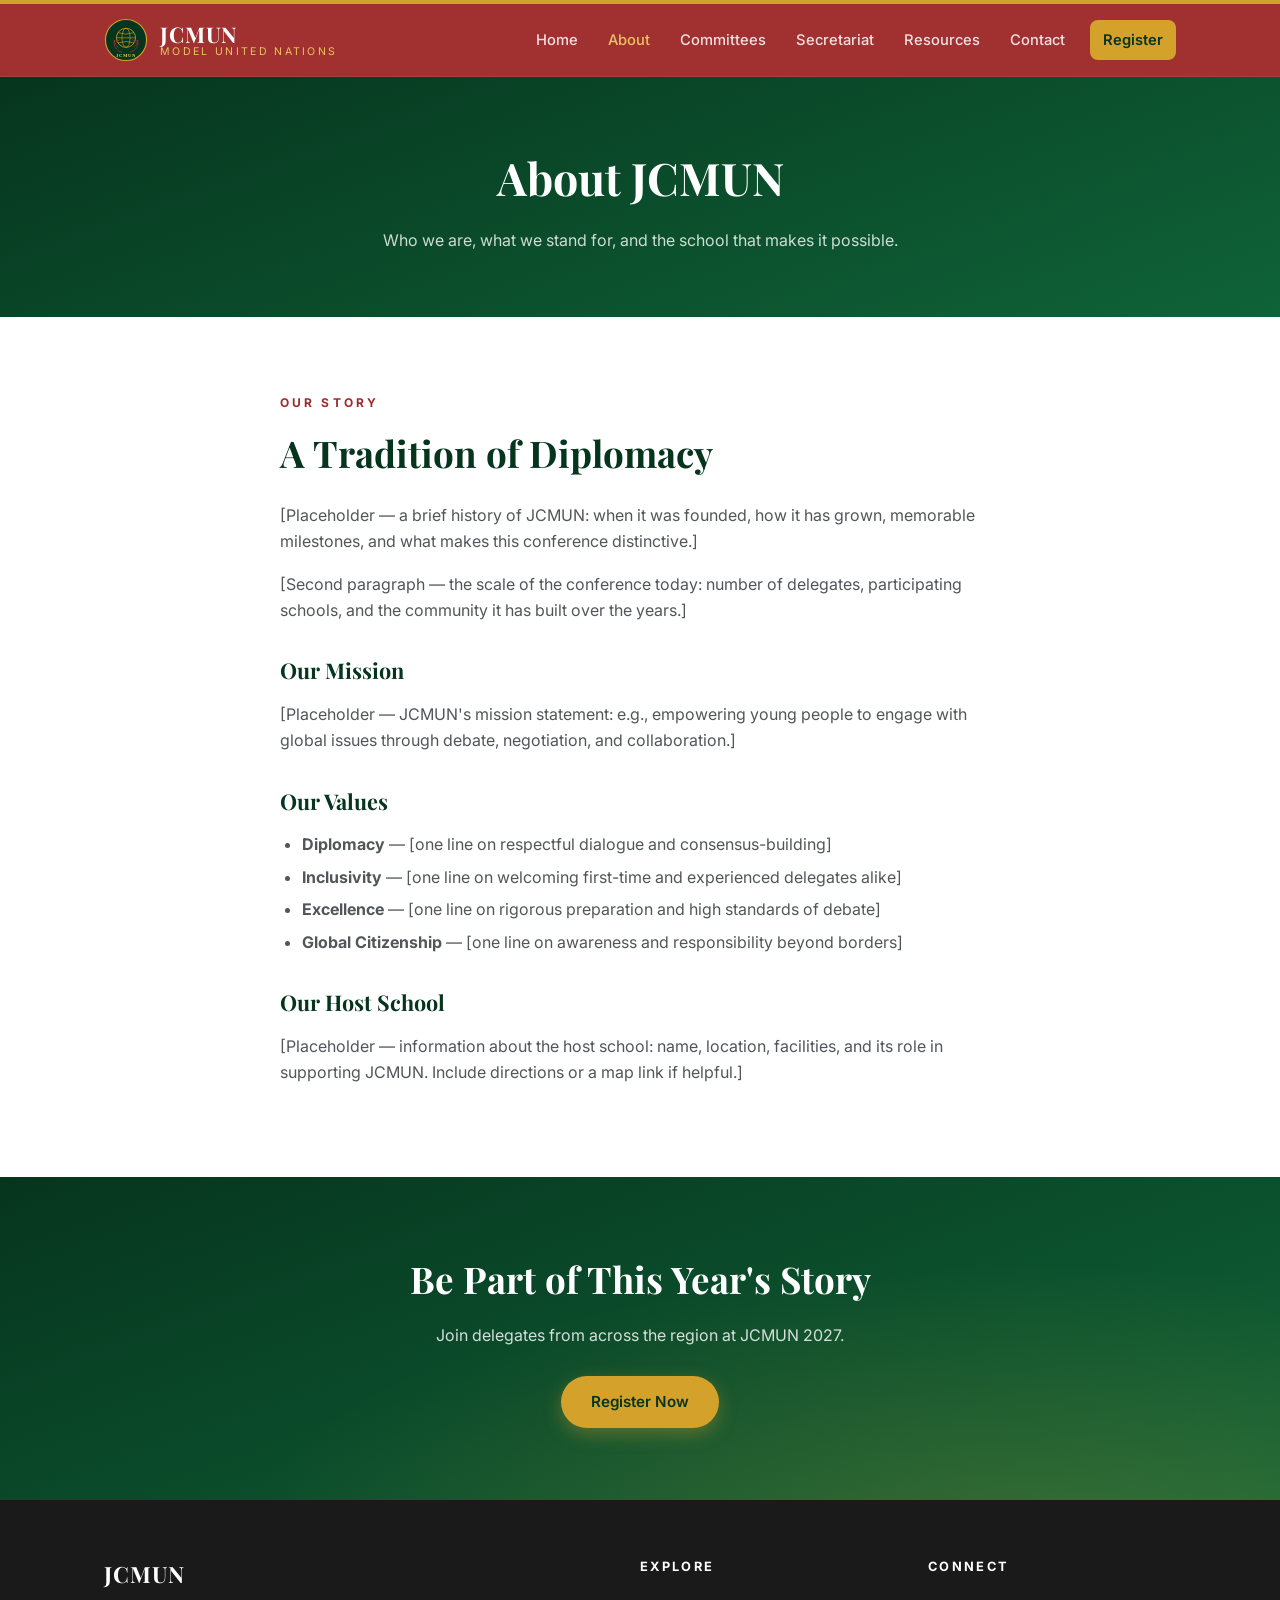
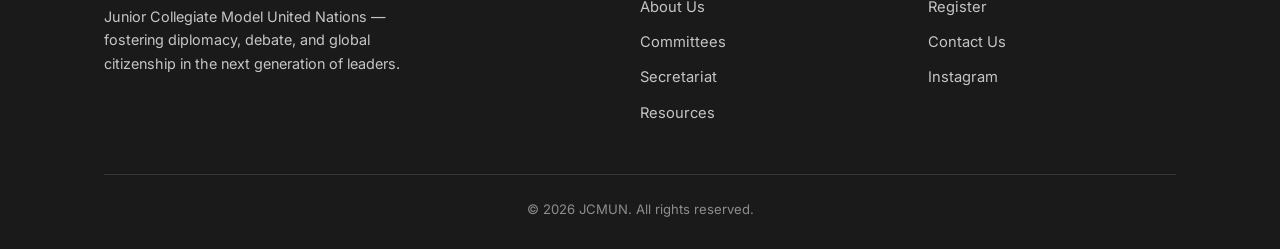
==== about.html @ 33a18cb7 "Initial JCMUN website" ====
<!DOCTYPE html>
<html lang="en">
<head>
  <meta charset="UTF-8">
  <meta name="viewport" content="width=device-width, initial-scale=1.0">
  <title>About Us — JCMUN</title>
  <meta name="description" content="Learn about JCMUN's history, mission, values, and host school.">
  <link rel="icon" href="assets/logo.svg" type="image/svg+xml">
  <link rel="preconnect" href="https://fonts.googleapis.com">
  <link rel="preconnect" href="https://fonts.gstatic.com" crossorigin>
  <link href="https://fonts.googleapis.com/css2?family=Playfair+Display:ital,wght@0,600;0,700;1,500&family=Inter:wght@400;500;600;700&display=swap" rel="stylesheet">
  <link rel="stylesheet" href="css/styles.css">
</head>
<body>

  <header class="site-header">
    <div class="nav-wrap">
      <a href="index.html" class="brand">
        <img src="assets/logo.svg" alt="JCMUN logo">
        <span class="brand-text">
          <span class="brand-name">JCMUN</span>
          <span class="brand-sub">Model United Nations</span>
        </span>
      </a>
      <button class="nav-toggle" aria-label="Toggle navigation" aria-expanded="false">
        <span></span><span></span><span></span>
      </button>
      <nav class="site-nav">
        <a href="index.html">Home</a>
        <a href="about.html" class="active">About</a>
        <a href="committees.html">Committees</a>
        <a href="secretariat.html">Secretariat</a>
        <a href="resources.html">Resources</a>
        <a href="contact.html">Contact</a>
        <a href="registration.html" class="nav-cta">Register</a>
      </nav>
    </div>
  </header>

  <section class="page-hero">
    <h1>About JCMUN</h1>
    <p>Who we are, what we stand for, and the school that makes it possible.</p>
  </section>

  <section class="section">
    <div class="container">
      <div class="prose">
        <span class="eyebrow">Our Story</span>
        <h2 class="title" style="margin-bottom: 18px;">A Tradition of Diplomacy</h2>
        <!-- EDIT: replace with the real history of JCMUN -->
        <p>[Placeholder — a brief history of JCMUN: when it was founded, how it has grown, memorable milestones, and what makes this conference distinctive.]</p>
        <p>[Second paragraph — the scale of the conference today: number of delegates, participating schools, and the community it has built over the years.]</p>

        <h3>Our Mission</h3>
        <p>[Placeholder — JCMUN's mission statement: e.g., empowering young people to engage with global issues through debate, negotiation, and collaboration.]</p>

        <h3>Our Values</h3>
        <ul>
          <li><strong>Diplomacy</strong> — [one line on respectful dialogue and consensus-building]</li>
          <li><strong>Inclusivity</strong> — [one line on welcoming first-time and experienced delegates alike]</li>
          <li><strong>Excellence</strong> — [one line on rigorous preparation and high standards of debate]</li>
          <li><strong>Global Citizenship</strong> — [one line on awareness and responsibility beyond borders]</li>
        </ul>

        <h3>Our Host School</h3>
        <!-- EDIT: replace with real school/host information -->
        <p>[Placeholder — information about the host school: name, location, facilities, and its role in supporting JCMUN. Include directions or a map link if helpful.]</p>
      </div>
    </div>
  </section>

  <section class="cta-band">
    <h2>Be Part of This Year's Story</h2>
    <p>Join delegates from across the region at JCMUN 2027.</p>
    <a href="registration.html" class="btn btn-gold">Register Now</a>
  </section>

  <footer class="site-footer">
    <div class="container">
      <div class="footer-grid">
        <div class="footer-brand">
          <span class="brand-name">JCMUN</span>
          <p>Junior Collegiate Model United Nations — fostering diplomacy, debate, and global citizenship in the next generation of leaders.</p>
        </div>
        <div>
          <h4>Explore</h4>
          <ul>
            <li><a href="about.html">About Us</a></li>
            <li><a href="committees.html">Committees</a></li>
            <li><a href="secretariat.html">Secretariat</a></li>
            <li><a href="resources.html">Resources</a></li>
          </ul>
        </div>
        <div>
          <h4>Connect</h4>
          <ul>
            <li><a href="registration.html">Register</a></li>
            <li><a href="contact.html">Contact Us</a></li>
            <li><a href="https://instagram.com/jcmun" target="_blank" rel="noopener">Instagram</a></li>
          </ul>
        </div>
      </div>
      <div class="footer-bottom">
        &copy; <span class="footer-year"></span> JCMUN. All rights reserved.
      </div>
    </div>
  </footer>

  <script src="js/main.js"></script>
</body>
</html>
---- css/styles.css ----
/* ============================================================
   JCMUN — Site Stylesheet
   ------------------------------------------------------------
   BRANDING: To re-theme the whole site, edit the variables
   below (colors + fonts). Everything else inherits from them.
   ============================================================ */

:root {
  /* Brand colors — Jumeirah College crest palette (green / red / gold / black) */
  --green-900: #06351e;
  --green-800: #0a4a2a;
  --green-700: #0f6338;
  --green-100: #e7f1ea;
  --gold: #d4a12a;
  --gold-light: #e8c55e;
  --red: #9e2a2b;
  --red-dark: #7c2022;
  --black: #1a1a1a;
  --ink: #1c1d1f;
  --ink-soft: #52565a;
  --paper: #ffffff;
  --paper-soft: #f5f8f6;
  --line: #dfe7e2;

  /* Typography */
  --font-display: "Playfair Display", Georgia, serif;
  --font-body: "Inter", -apple-system, BlinkMacSystemFont, "Segoe UI", sans-serif;

  --radius: 14px;
  --shadow: 0 10px 30px rgba(6, 53, 30, 0.10);
  --shadow-soft: 0 4px 14px rgba(6, 53, 30, 0.07);
  --maxw: 1120px;
}

* { margin: 0; padding: 0; box-sizing: border-box; }

html { scroll-behavior: smooth; }

body {
  font-family: var(--font-body);
  color: var(--ink);
  background: var(--paper);
  line-height: 1.65;
  -webkit-font-smoothing: antialiased;
}

img { max-width: 100%; display: block; }

a { color: var(--green-700); }

.container {
  max-width: var(--maxw);
  margin: 0 auto;
  padding: 0 24px;
}

/* ---------- Header / Nav ---------- */

.site-header {
  position: sticky;
  top: 0;
  z-index: 100;
  background: rgba(158, 42, 43, 0.97);
  backdrop-filter: blur(8px);
  border-top: 4px solid var(--gold);
  border-bottom: 1px solid rgba(255, 255, 255, 0.08);
}

.nav-wrap {
  max-width: var(--maxw);
  margin: 0 auto;
  padding: 0 24px;
  display: flex;
  align-items: center;
  justify-content: space-between;
  height: 72px;
}

.brand {
  display: flex;
  align-items: center;
  gap: 12px;
  text-decoration: none;
}

.brand img { height: 44px; width: 44px; }

.brand-text {
  display: flex;
  flex-direction: column;
  line-height: 1.15;
}

.brand-name {
  font-family: var(--font-display);
  font-weight: 700;
  font-size: 1.35rem;
  color: #fff;
  letter-spacing: 0.04em;
}

.brand-sub {
  font-size: 0.66rem;
  text-transform: uppercase;
  letter-spacing: 0.22em;
  color: var(--gold-light);
  white-space: nowrap;
}

.site-nav { display: flex; align-items: center; gap: 4px; }

.site-nav a {
  color: rgba(255, 255, 255, 0.85);
  text-decoration: none;
  font-size: 0.92rem;
  font-weight: 500;
  padding: 8px 13px;
  border-radius: 8px;
  transition: color 0.2s, background 0.2s;
}

.site-nav a:hover { color: #fff; background: rgba(255, 255, 255, 0.08); }

.site-nav a.active { color: var(--gold-light); }

.site-nav a.nav-cta {
  background: var(--gold);
  color: var(--green-900);
  font-weight: 600;
  margin-left: 8px;
}

.site-nav a.nav-cta:hover { background: var(--gold-light); }

.nav-toggle {
  display: none;
  background: none;
  border: 0;
  cursor: pointer;
  padding: 8px;
}

.nav-toggle span {
  display: block;
  width: 24px;
  height: 2px;
  background: #fff;
  margin: 5px 0;
  border-radius: 2px;
  transition: transform 0.25s, opacity 0.25s;
}

.nav-toggle.open span:nth-child(1) { transform: translateY(7px) rotate(45deg); }
.nav-toggle.open span:nth-child(2) { opacity: 0; }
.nav-toggle.open span:nth-child(3) { transform: translateY(-7px) rotate(-45deg); }

/* ---------- Hero (home) ---------- */

.hero {
  background:
    radial-gradient(ellipse at 20% -20%, rgba(212, 161, 42, 0.18), transparent 55%),
    linear-gradient(160deg, var(--green-900) 0%, var(--green-800) 55%, var(--green-700) 100%);
  color: #fff;
  text-align: center;
  padding: 96px 24px 88px;
}

.hero .kicker {
  display: inline-block;
  font-size: 0.78rem;
  text-transform: uppercase;
  letter-spacing: 0.28em;
  color: var(--gold-light);
  border: 1px solid rgba(212, 161, 42, 0.5);
  border-radius: 999px;
  padding: 7px 18px;
  margin-bottom: 26px;
}

.hero h1 {
  font-family: var(--font-display);
  font-size: clamp(2.4rem, 6vw, 4rem);
  font-weight: 700;
  letter-spacing: 0.01em;
  margin-bottom: 14px;
}

.hero .theme {
  font-family: var(--font-display);
  font-style: italic;
  font-size: clamp(1.15rem, 2.6vw, 1.5rem);
  color: var(--gold-light);
  margin-bottom: 10px;
}

.hero .dates {
  font-size: 1.02rem;
  color: rgba(255, 255, 255, 0.85);
  letter-spacing: 0.06em;
  margin-bottom: 38px;
}

.hero-actions { display: flex; gap: 14px; justify-content: center; flex-wrap: wrap; }

/* ---------- Buttons ---------- */

.btn {
  display: inline-block;
  padding: 13px 30px;
  border-radius: 999px;
  font-weight: 600;
  font-size: 0.95rem;
  text-decoration: none;
  transition: transform 0.15s, box-shadow 0.15s, background 0.2s;
}

.btn:hover { transform: translateY(-2px); }

.btn-gold {
  background: var(--gold);
  color: var(--green-900);
  box-shadow: 0 6px 18px rgba(212, 161, 42, 0.35);
}

.btn-gold:hover { background: var(--gold-light); }

.btn-outline {
  border: 1.5px solid rgba(255, 255, 255, 0.55);
  color: #fff;
}

.btn-outline:hover { border-color: #fff; background: rgba(255, 255, 255, 0.08); }

.btn-dark {
  background: var(--green-800);
  color: #fff;
}

.btn-dark:hover { background: var(--green-700); }

/* ---------- Countdown ---------- */

.countdown-band {
  background: var(--paper-soft);
  border-bottom: 1px solid var(--line);
  padding: 40px 24px;
}

.countdown-band h2 {
  text-align: center;
  font-size: 0.8rem;
  text-transform: uppercase;
  letter-spacing: 0.26em;
  color: var(--ink-soft);
  font-weight: 600;
  margin-bottom: 22px;
}

.countdown {
  display: flex;
  justify-content: center;
  gap: 16px;
  flex-wrap: wrap;
}

.count-unit {
  background: #fff;
  border: 1px solid var(--line);
  border-radius: var(--radius);
  box-shadow: var(--shadow-soft);
  min-width: 108px;
  padding: 18px 10px 14px;
  text-align: center;
}

.count-unit .num {
  font-family: var(--font-display);
  font-size: 2.4rem;
  font-weight: 700;
  color: var(--green-800);
  line-height: 1.1;
}

.count-unit .label {
  font-size: 0.72rem;
  text-transform: uppercase;
  letter-spacing: 0.18em;
  color: var(--ink-soft);
}

/* ---------- Sections ---------- */

.section { padding: 76px 0; }

.section.alt { background: var(--paper-soft); }

.section-head { text-align: center; max-width: 640px; margin: 0 auto 48px; }

.section-head .eyebrow,
.eyebrow {
  display: block;
  font-size: 0.75rem;
  text-transform: uppercase;
  letter-spacing: 0.26em;
  color: var(--red);
  font-weight: 700;
  margin-bottom: 10px;
}
.section-head h2, .section h2.title {
  font-family: var(--font-display);
  font-size: clamp(1.7rem, 4vw, 2.3rem);
  color: var(--green-900);
  font-weight: 700;
}

.section-head p { color: var(--ink-soft); margin-top: 12px; }

/* ---------- Cards / grids ---------- */

.card-grid {
  display: grid;
  grid-template-columns: repeat(auto-fit, minmax(280px, 1fr));
  gap: 24px;
}

.card {
  background: #fff;
  border: 1px solid var(--line);
  border-radius: var(--radius);
  box-shadow: var(--shadow-soft);
  padding: 30px 28px;
}

.card h3 {
  font-family: var(--font-display);
  font-size: 1.25rem;
  color: var(--green-900);
  margin-bottom: 10px;
}

.card p { color: var(--ink-soft); font-size: 0.95rem; }

.card .card-link {
  display: inline-block;
  margin-top: 14px;
  font-weight: 600;
  font-size: 0.92rem;
  color: var(--green-700);
  text-decoration: none;
}

.card .card-link:hover { color: var(--red); }

/* ---------- SG welcome ---------- */

.sg-welcome {
  display: grid;
  grid-template-columns: 300px 1fr;
  gap: 48px;
  align-items: start;
}

.sg-photo {
  background: linear-gradient(160deg, var(--green-100), var(--line));
  border-radius: var(--radius);
  aspect-ratio: 4 / 5;
  display: flex;
  align-items: center;
  justify-content: center;
  color: var(--ink-soft);
  font-size: 0.85rem;
  text-align: center;
  padding: 20px;
  border: 1px dashed #b3c6ba;
}

.sg-text h2 {
  font-family: var(--font-display);
  font-size: 1.9rem;
  color: var(--green-900);
  margin-bottom: 18px;
}

.sg-text p { color: var(--ink-soft); margin-bottom: 14px; }

.sg-sign {
  margin-top: 22px;
  font-family: var(--font-display);
  font-style: italic;
  font-size: 1.1rem;
  color: var(--green-800);
}

.sg-sign small {
  display: block;
  font-family: var(--font-body);
  font-style: normal;
  font-size: 0.82rem;
  color: var(--ink-soft);
  letter-spacing: 0.08em;
  text-transform: uppercase;
  margin-top: 4px;
}

/* ---------- Committees ---------- */

.committee-filters {
  display: flex;
  justify-content: center;
  gap: 10px;
  flex-wrap: wrap;
  margin-bottom: 36px;
}

.filter-btn {
  border: 1px solid var(--line);
  background: #fff;
  color: var(--ink-soft);
  font-family: var(--font-body);
  font-size: 0.87rem;
  font-weight: 600;
  padding: 9px 20px;
  border-radius: 999px;
  cursor: pointer;
  transition: all 0.2s;
}

.filter-btn:hover { border-color: var(--gold); color: var(--green-800); }

.filter-btn.active {
  background: var(--green-800);
  border-color: var(--green-800);
  color: #fff;
}

.committee-card {
  background: #fff;
  border: 1px solid var(--line);
  border-radius: var(--radius);
  box-shadow: var(--shadow-soft);
  overflow: hidden;
}

.committee-card summary {
  list-style: none;
  cursor: pointer;
  padding: 26px 28px;
  display: flex;
  align-items: center;
  justify-content: space-between;
  gap: 18px;
}

.committee-card summary::-webkit-details-marker { display: none; }

.committee-title h3 {
  font-family: var(--font-display);
  font-size: 1.2rem;
  color: var(--green-900);
}

.committee-title .topic {
  font-size: 0.92rem;
  color: var(--ink-soft);
  margin-top: 3px;
}

.committee-meta { display: flex; align-items: center; gap: 14px; flex-shrink: 0; }

.badge {
  font-size: 0.7rem;
  font-weight: 700;
  text-transform: uppercase;
  letter-spacing: 0.12em;
  padding: 5px 12px;
  border-radius: 999px;
  white-space: nowrap;
}

.badge-ga { background: var(--green-100); color: var(--green-700); }
.badge-spec { background: #f3ead3; color: #8a6d23; }
.badge-crisis { background: #f5e6e8; color: var(--red); }

.chevron {
  width: 22px;
  height: 22px;
  flex-shrink: 0;
  transition: transform 0.25s;
  color: var(--ink-soft);
}

details[open] .chevron { transform: rotate(180deg); }

.committee-body {
  padding: 0 28px 26px;
  border-top: 1px solid var(--line);
}

.committee-body p { color: var(--ink-soft); font-size: 0.95rem; padding-top: 18px; }

.committee-body .guide-link {
  display: inline-flex;
  align-items: center;
  gap: 8px;
  margin-top: 16px;
  font-size: 0.9rem;
  font-weight: 600;
  color: var(--green-700);
  text-decoration: none;
}

.committee-body .guide-link.disabled {
  color: #9cab9f;
  pointer-events: none;
}

.committee-list { display: grid; gap: 16px; }

/* ---------- Secretariat ---------- */

.team-section { margin-bottom: 56px; }

.team-section > h3 {
  font-family: var(--font-display);
  font-size: 1.4rem;
  color: var(--green-900);
  text-align: center;
  margin-bottom: 28px;
}

.team-grid {
  display: grid;
  grid-template-columns: repeat(auto-fit, minmax(220px, 1fr));
  gap: 26px;
  justify-content: center;
}

.team-grid.narrow { max-width: 760px; margin: 0 auto; }

.person-card { text-align: center; }

.person-photo {
  aspect-ratio: 1 / 1;
  border-radius: var(--radius);
  background: linear-gradient(160deg, var(--green-100), var(--line));
  border: 1px dashed #b3c6ba;
  display: flex;
  align-items: center;
  justify-content: center;
  color: var(--ink-soft);
  font-size: 0.8rem;
  margin-bottom: 14px;
  overflow: hidden;
}

.person-photo img { width: 100%; height: 100%; object-fit: cover; }

.person-card h4 {
  font-family: var(--font-display);
  font-size: 1.08rem;
  color: var(--green-900);
}

.person-card .role {
  font-size: 0.78rem;
  text-transform: uppercase;
  letter-spacing: 0.14em;
  color: var(--red);
  font-weight: 700;
  margin-top: 3px;
}

/* ---------- Registration ---------- */

.fee-table {
  width: 100%;
  border-collapse: collapse;
  background: #fff;
  border-radius: var(--radius);
  overflow: hidden;
  box-shadow: var(--shadow-soft);
  border: 1px solid var(--line);
}

.fee-table th, .fee-table td {
  padding: 16px 20px;
  text-align: left;
  border-bottom: 1px solid var(--line);
  font-size: 0.95rem;
}

.fee-table th {
  background: var(--green-800);
  color: #fff;
  font-weight: 600;
  letter-spacing: 0.04em;
}

.fee-table tr:last-child td { border-bottom: 0; }

.fee-table td:last-child { font-weight: 600; color: var(--green-800); }

.deadline-list { display: grid; gap: 14px; }

.deadline-item {
  display: flex;
  align-items: center;
  gap: 18px;
  background: #fff;
  border: 1px solid var(--line);
  border-radius: var(--radius);
  padding: 18px 22px;
  box-shadow: var(--shadow-soft);
}

.deadline-date {
  font-family: var(--font-display);
  font-weight: 700;
  color: var(--red);
  font-size: 1.05rem;
  min-width: 130px;
}

.deadline-item p { color: var(--ink-soft); font-size: 0.95rem; }

/* ---------- Resources ---------- */

.resource-card {
  display: flex;
  align-items: flex-start;
  gap: 18px;
}

.resource-icon {
  flex-shrink: 0;
  width: 48px;
  height: 48px;
  border-radius: 12px;
  background: var(--green-100);
  color: var(--green-700);
  display: flex;
  align-items: center;
  justify-content: center;
}

.coming-soon {
  display: inline-block;
  font-size: 0.7rem;
  font-weight: 700;
  text-transform: uppercase;
  letter-spacing: 0.12em;
  background: #f3ead3;
  color: #8a6d23;
  padding: 4px 10px;
  border-radius: 999px;
  margin-top: 12px;
}

/* ---------- Contact ---------- */

.contact-grid {
  display: grid;
  grid-template-columns: 1fr 1fr;
  gap: 48px;
  align-items: start;
}

.contact-form { display: grid; gap: 16px; }

.contact-form label {
  font-size: 0.85rem;
  font-weight: 600;
  color: var(--green-800);
  display: block;
  margin-bottom: 6px;
}

.contact-form input,
.contact-form textarea {
  width: 100%;
  padding: 13px 16px;
  border: 1px solid var(--line);
  border-radius: 10px;
  font-family: var(--font-body);
  font-size: 0.95rem;
  background: #fff;
  transition: border-color 0.2s, box-shadow 0.2s;
}

.contact-form input:focus,
.contact-form textarea:focus {
  outline: none;
  border-color: var(--gold);
  box-shadow: 0 0 0 3px rgba(212, 161, 42, 0.18);
}

.contact-form textarea { resize: vertical; min-height: 140px; }

.contact-info h3 {
  font-family: var(--font-display);
  font-size: 1.25rem;
  color: var(--green-900);
  margin-bottom: 8px;
}

.contact-info .info-block { margin-bottom: 28px; }

.contact-info p, .contact-info a { color: var(--ink-soft); font-size: 0.95rem; }

.social-links { display: flex; gap: 12px; margin-top: 10px; }

.social-links a {
  width: 44px;
  height: 44px;
  border-radius: 12px;
  background: var(--green-800);
  color: #fff;
  display: flex;
  align-items: center;
  justify-content: center;
  transition: background 0.2s, transform 0.15s;
}

.social-links a:hover { background: var(--gold); transform: translateY(-2px); }

/* ---------- Page hero (inner pages) ---------- */

.page-hero {
  background: linear-gradient(160deg, var(--green-900) 0%, var(--green-700) 100%);
  color: #fff;
  text-align: center;
  padding: 64px 24px;
}

.page-hero h1 {
  font-family: var(--font-display);
  font-size: clamp(2rem, 5vw, 2.8rem);
  font-weight: 700;
}

.page-hero p {
  color: rgba(255, 255, 255, 0.8);
  max-width: 560px;
  margin: 12px auto 0;
}

/* ---------- Stats band ---------- */

.stats-band {
  display: grid;
  grid-template-columns: repeat(auto-fit, minmax(160px, 1fr));
  gap: 24px;
  text-align: center;
}

.stat .num {
  font-family: var(--font-display);
  font-size: 2.6rem;
  font-weight: 700;
  color: var(--green-800);
}

.stat .label {
  font-size: 0.8rem;
  text-transform: uppercase;
  letter-spacing: 0.16em;
  color: var(--ink-soft);
}

/* ---------- Prose ---------- */

.prose { max-width: 720px; margin: 0 auto; }

.prose p { color: var(--ink-soft); margin-bottom: 16px; }

.prose h3 {
  font-family: var(--font-display);
  color: var(--green-900);
  font-size: 1.35rem;
  margin: 30px 0 12px;
}

.prose ul { color: var(--ink-soft); padding-left: 22px; margin-bottom: 16px; }

.prose li { margin-bottom: 6px; }

/* ---------- Placeholder note ---------- */

.placeholder-note {
  background: #fdf6e6;
  border: 1px solid #ecd9a8;
  border-radius: 10px;
  padding: 12px 18px;
  font-size: 0.85rem;
  color: #7a5f1e;
  margin: 0 auto 32px;
  max-width: 720px;
  text-align: center;
}

/* ---------- CTA band ---------- */

.cta-band {
  background:
    radial-gradient(ellipse at 80% 120%, rgba(212, 161, 42, 0.22), transparent 55%),
    linear-gradient(160deg, var(--green-900), var(--green-700));
  color: #fff;
  text-align: center;
  padding: 72px 24px;
}

.cta-band h2 {
  font-family: var(--font-display);
  font-size: clamp(1.7rem, 4vw, 2.3rem);
  margin-bottom: 12px;
}

.cta-band p { color: rgba(255, 255, 255, 0.82); margin-bottom: 28px; }

/* ---------- Footer ---------- */

.site-footer {
  background: var(--black);
  color: rgba(255, 255, 255, 0.75);
  padding: 56px 0 28px;
}

.footer-grid {
  display: grid;
  grid-template-columns: 2fr 1fr 1fr;
  gap: 40px;
  margin-bottom: 40px;
}

.footer-brand .brand-name { font-size: 1.4rem; }

.footer-brand p { font-size: 0.9rem; margin-top: 12px; max-width: 320px; }

.site-footer h4 {
  color: #fff;
  font-size: 0.8rem;
  text-transform: uppercase;
  letter-spacing: 0.18em;
  margin-bottom: 16px;
}

.site-footer ul { list-style: none; }

.site-footer li { margin-bottom: 9px; }

.site-footer a {
  color: rgba(255, 255, 255, 0.75);
  text-decoration: none;
  font-size: 0.92rem;
}

.site-footer a:hover { color: var(--gold-light); }

.footer-bottom {
  border-top: 1px solid rgba(255, 255, 255, 0.12);
  padding-top: 24px;
  text-align: center;
  font-size: 0.82rem;
  color: rgba(255, 255, 255, 0.5);
}

/* ---------- Responsive ---------- */

@media (max-width: 900px) {
  .sg-welcome { grid-template-columns: 1fr; }
  .sg-photo { max-width: 300px; }
  .contact-grid { grid-template-columns: 1fr; }
  .footer-grid { grid-template-columns: 1fr 1fr; }
}

@media (max-width: 920px) {
  .nav-toggle { display: block; }

  .site-nav {
    position: absolute;
    top: 72px;
    left: 0;
    right: 0;
    background: var(--red-dark);
    flex-direction: column;
    align-items: stretch;
    padding: 12px 20px 20px;
    gap: 2px;
    display: none;
    border-bottom: 1px solid rgba(255, 255, 255, 0.1);
  }

  .site-nav.open { display: flex; }

  .site-nav a { padding: 13px 14px; }

  .site-nav a.nav-cta { margin-left: 0; margin-top: 8px; text-align: center; }
}

@media (max-width: 760px) {
  .hero { padding: 68px 20px 60px; }

  .count-unit { min-width: 78px; padding: 14px 6px 10px; }

  .count-unit .num { font-size: 1.8rem; }

  .committee-card summary { padding: 20px; flex-wrap: wrap; }

  .committee-body { padding: 0 20px 20px; }

  .section { padding: 56px 0; }

  .footer-grid { grid-template-columns: 1fr; gap: 28px; }
}
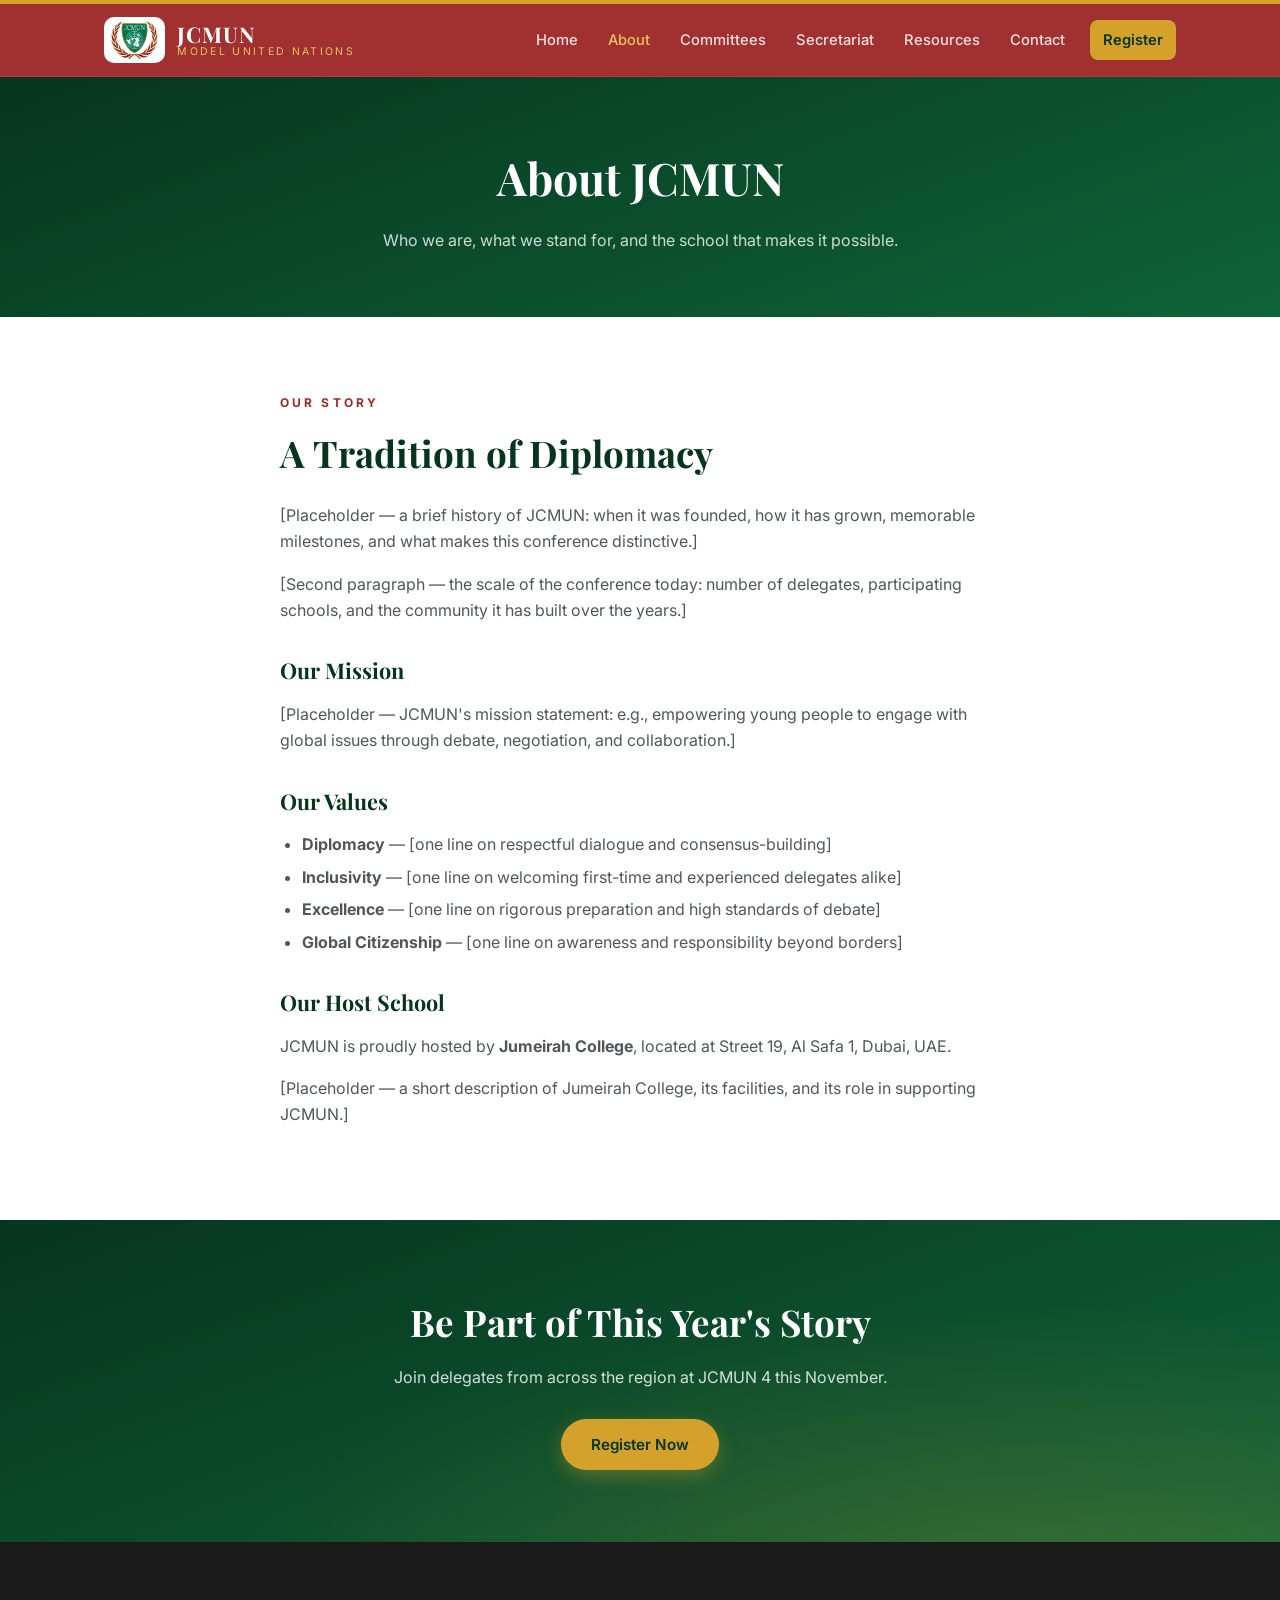
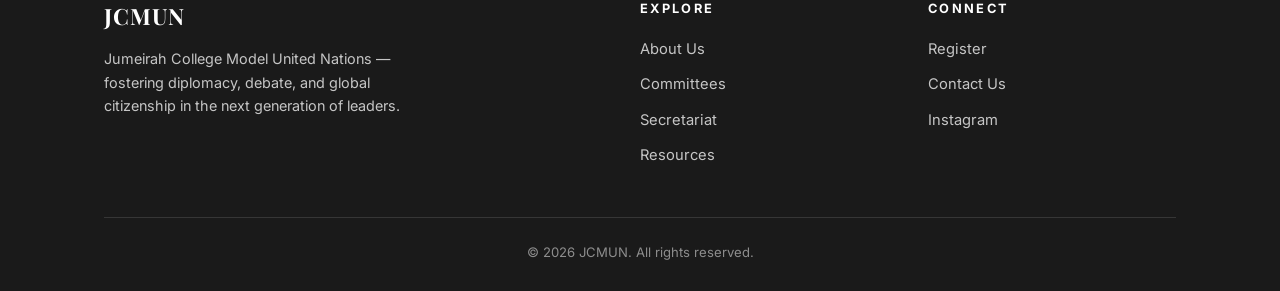
==== commit 58c3cf4c: "Add content request checklist" ====
--- a/about.html
+++ b/about.html
@@ -5,7 +5,7 @@
   <meta name="viewport" content="width=device-width, initial-scale=1.0">
   <title>About Us — JCMUN</title>
   <meta name="description" content="Learn about JCMUN's history, mission, values, and host school.">
-  <link rel="icon" href="assets/logo.svg" type="image/svg+xml">
+  <link rel="icon" href="assets/logo.png" type="image/png">
   <link rel="preconnect" href="https://fonts.googleapis.com">
   <link rel="preconnect" href="https://fonts.gstatic.com" crossorigin>
   <link href="https://fonts.googleapis.com/css2?family=Playfair+Display:ital,wght@0,600;0,700;1,500&family=Inter:wght@400;500;600;700&display=swap" rel="stylesheet">
@@ -16,7 +16,7 @@
   <header class="site-header">
     <div class="nav-wrap">
       <a href="index.html" class="brand">
-        <img src="assets/logo.svg" alt="JCMUN logo">
+        <img src="assets/logo.png" alt="JCMUN logo">
         <span class="brand-text">
           <span class="brand-name">JCMUN</span>
           <span class="brand-sub">Model United Nations</span>
@@ -63,15 +63,16 @@
         </ul>
 
         <h3>Our Host School</h3>
-        <!-- EDIT: replace with real school/host information -->
-        <p>[Placeholder — information about the host school: name, location, facilities, and its role in supporting JCMUN. Include directions or a map link if helpful.]</p>
+        <p>JCMUN is proudly hosted by <strong>Jumeirah College</strong>, located at Street 19, Al Safa 1, Dubai, UAE.</p>
+        <!-- EDIT: fuller school description still to come from the team -->
+        <p>[Placeholder — a short description of Jumeirah College, its facilities, and its role in supporting JCMUN.]</p>
       </div>
     </div>
   </section>
 
   <section class="cta-band">
     <h2>Be Part of This Year's Story</h2>
-    <p>Join delegates from across the region at JCMUN 2027.</p>
+    <p>Join delegates from across the region at JCMUN 4 this November.</p>
     <a href="registration.html" class="btn btn-gold">Register Now</a>
   </section>
 
@@ -80,7 +81,7 @@
       <div class="footer-grid">
         <div class="footer-brand">
           <span class="brand-name">JCMUN</span>
-          <p>Junior Collegiate Model United Nations — fostering diplomacy, debate, and global citizenship in the next generation of leaders.</p>
+          <p>Jumeirah College Model United Nations — fostering diplomacy, debate, and global citizenship in the next generation of leaders.</p>
         </div>
         <div>
           <h4>Explore</h4>
@@ -96,7 +97,7 @@
           <ul>
             <li><a href="registration.html">Register</a></li>
             <li><a href="contact.html">Contact Us</a></li>
-            <li><a href="https://instagram.com/jcmun" target="_blank" rel="noopener">Instagram</a></li>
+            <li><a href="https://www.instagram.com/jcmun2026/" target="_blank" rel="noopener">Instagram</a></li>
           </ul>
         </div>
       </div>
--- a/css/styles.css
+++ b/css/styles.css
@@ -83,7 +83,13 @@
   text-decoration: none;
 }
 
-.brand img { height: 44px; width: 44px; }
+.brand img {
+  height: 46px;
+  width: auto;
+  background: #fff;
+  border-radius: 10px;
+  padding: 3px 6px;
+}
 
 .brand-text {
   display: flex;
@@ -622,6 +628,35 @@
 }
 
 .deadline-item p { color: var(--ink-soft); font-size: 0.95rem; }
+
+/* ---------- Schedule ---------- */
+
+.schedule-card ul { list-style: none; margin-top: 6px; }
+
+.schedule-card li {
+  padding: 10px 0;
+  border-bottom: 1px solid var(--line);
+  font-size: 0.95rem;
+  color: var(--ink);
+}
+
+.schedule-card li:last-child { border-bottom: 0; }
+
+.schedule-card .time {
+  display: block;
+  font-size: 0.76rem;
+  font-weight: 700;
+  letter-spacing: 0.08em;
+  text-transform: uppercase;
+  color: var(--red);
+}
+
+.schedule-note {
+  text-align: center;
+  color: var(--ink-soft);
+  font-size: 0.88rem;
+  margin-top: 26px;
+}
 
 /* ---------- Resources ---------- */
 
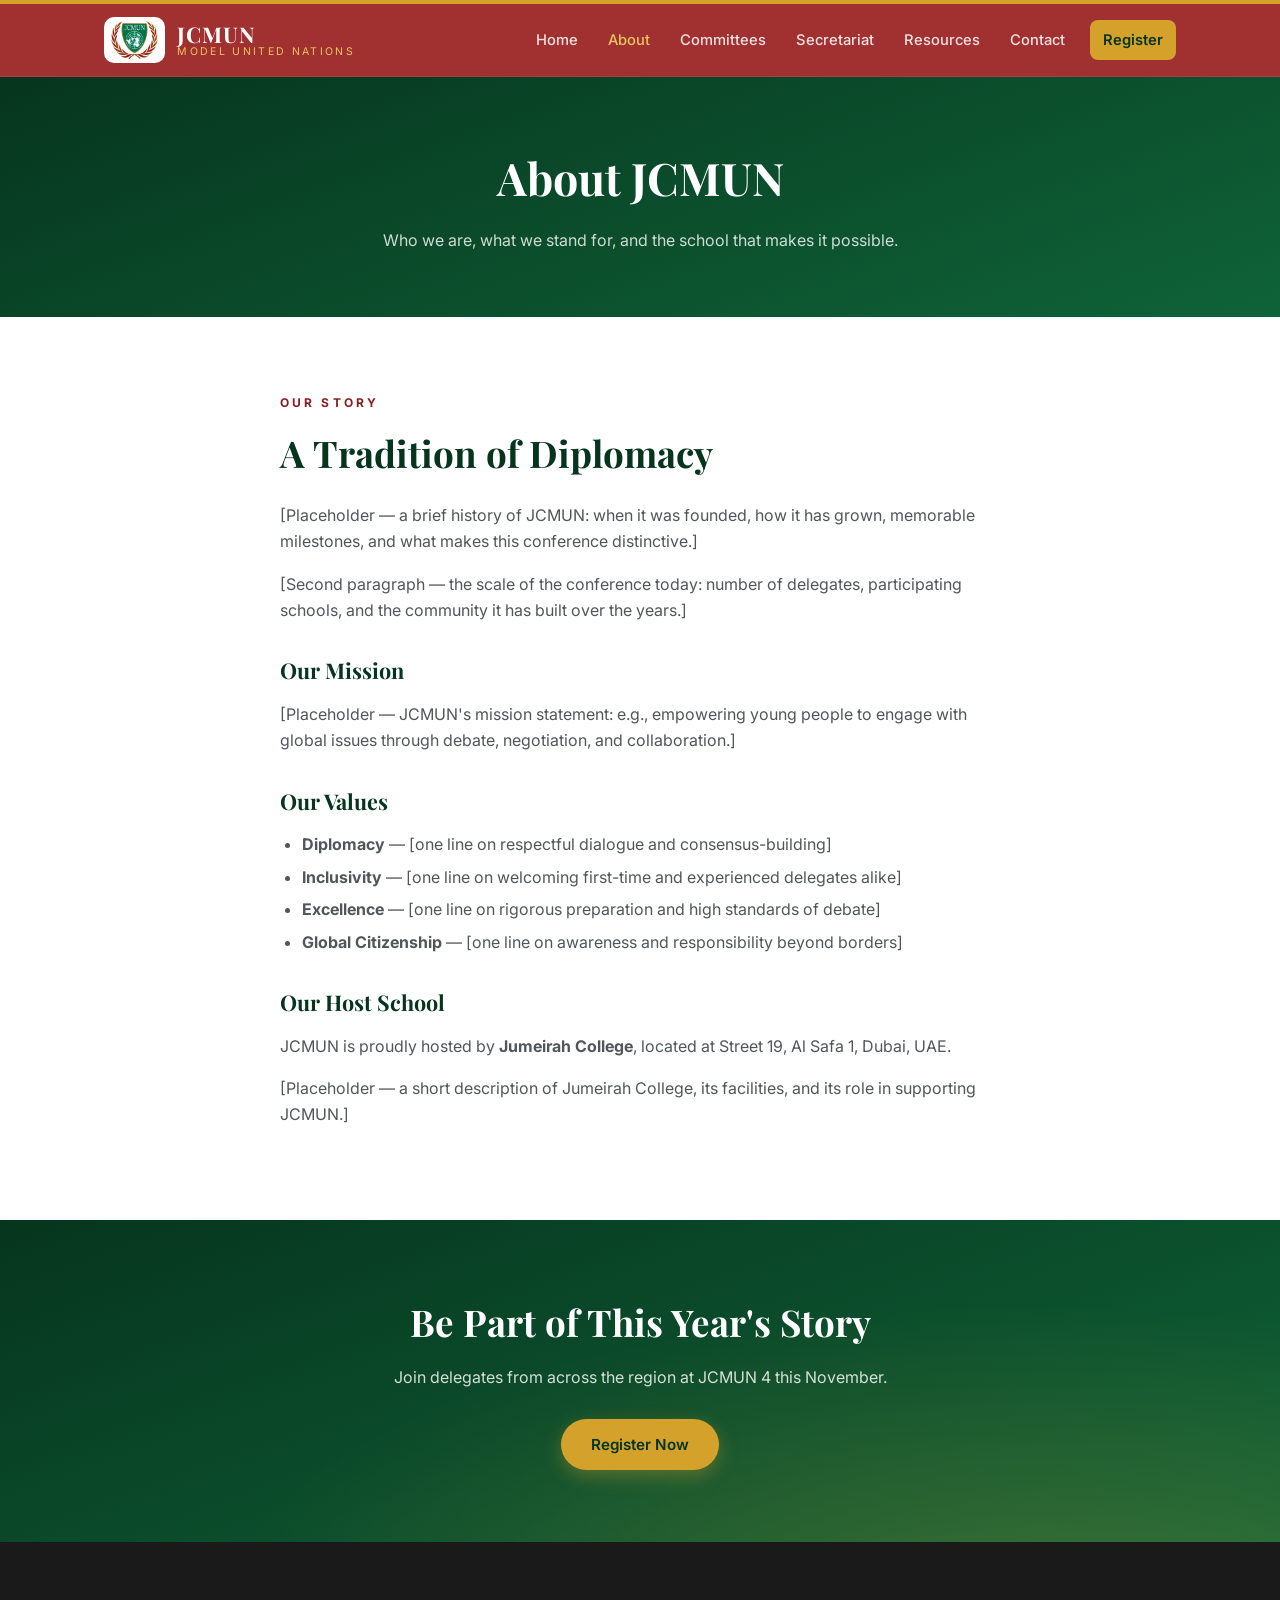
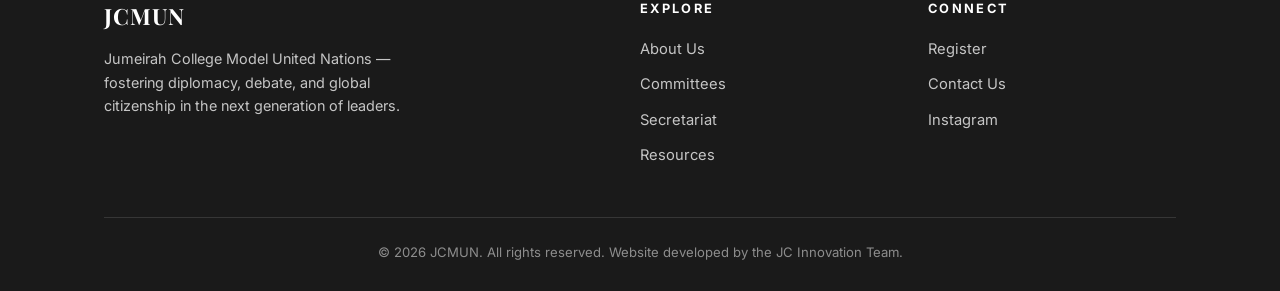
==== commit 9bc29ee8: "Add SG welcome letter and theme" ====
--- a/about.html
+++ b/about.html
@@ -102,7 +102,7 @@
         </div>
       </div>
       <div class="footer-bottom">
-        &copy; <span class="footer-year"></span> JCMUN. All rights reserved.
+        &copy; <span class="footer-year"></span> JCMUN. All rights reserved. Website developed by the JC Innovation Team.
       </div>
     </div>
   </footer>
--- a/css/styles.css
+++ b/css/styles.css
@@ -13,7 +13,7 @@
   --green-100: #e7f1ea;
   --gold: #d4a12a;
   --gold-light: #e8c55e;
-  --red: #9e2a2b;
+  --red: #871e20;
   --red-dark: #7c2022;
   --black: #1a1a1a;
   --ink: #1c1d1f;
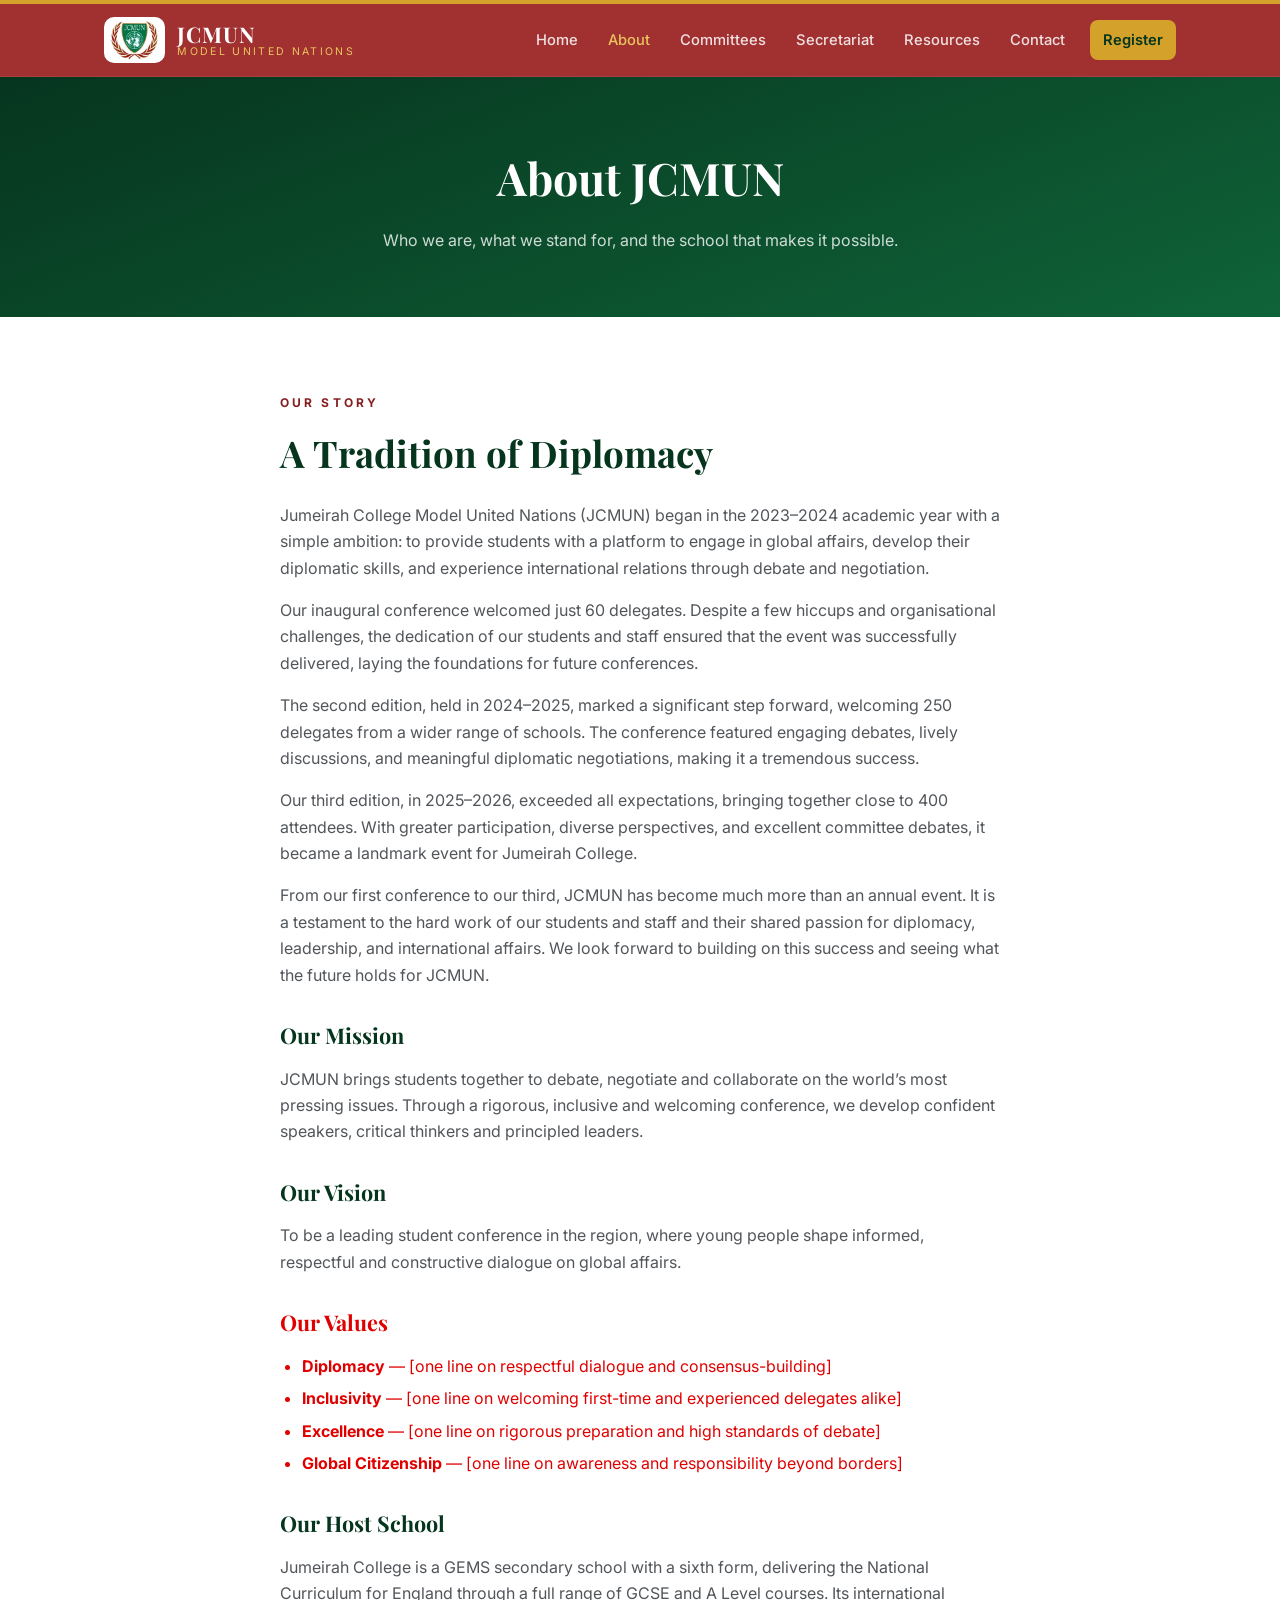
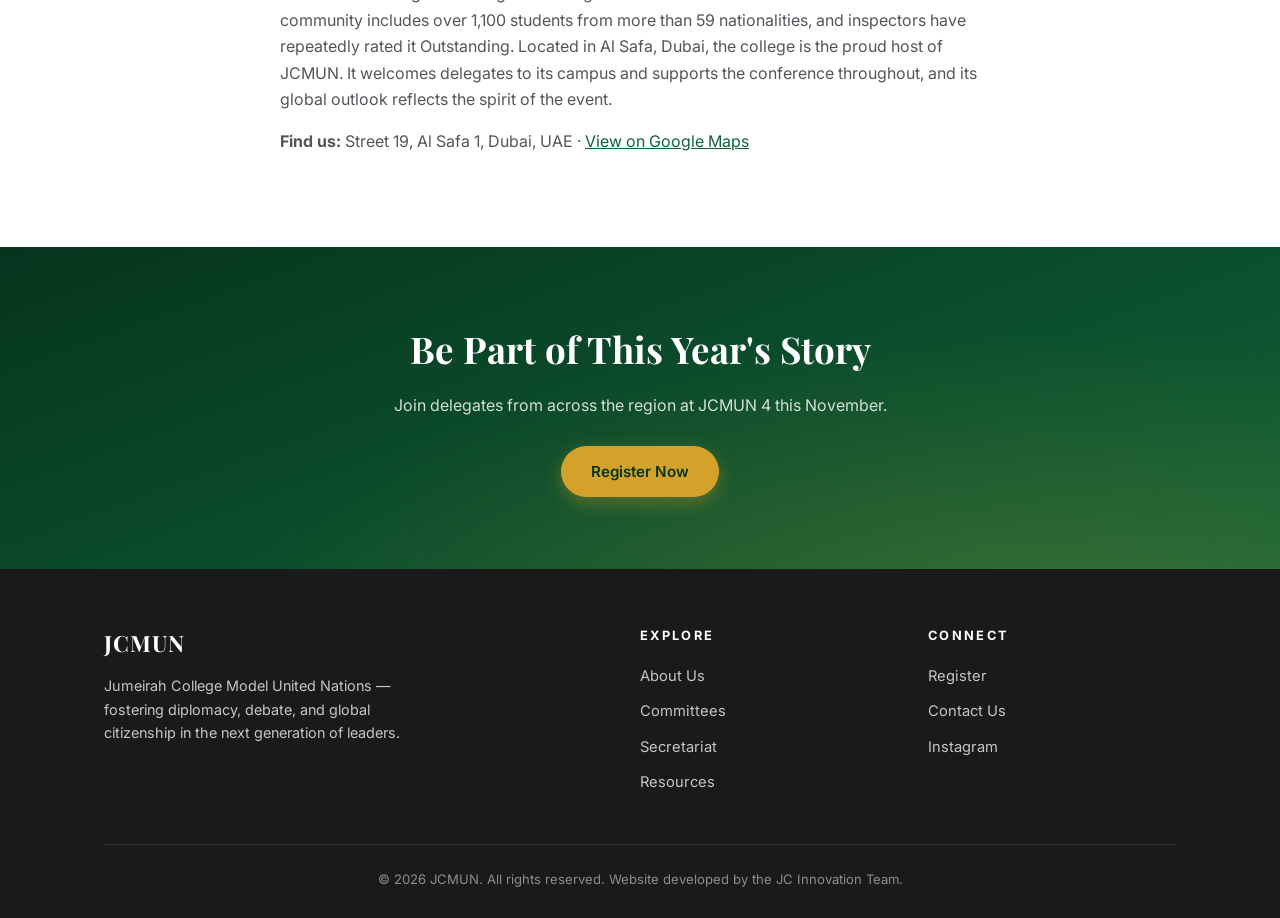
==== commit 9873e626: "Update site content from team checklist Add the history, mission, vision, host school text, team lis" ====
--- a/about.html
+++ b/about.html
@@ -47,25 +47,29 @@
       <div class="prose">
         <span class="eyebrow">Our Story</span>
         <h2 class="title" style="margin-bottom: 18px;">A Tradition of Diplomacy</h2>
-        <!-- EDIT: replace with the real history of JCMUN -->
-        <p>[Placeholder — a brief history of JCMUN: when it was founded, how it has grown, memorable milestones, and what makes this conference distinctive.]</p>
-        <p>[Second paragraph — the scale of the conference today: number of delegates, participating schools, and the community it has built over the years.]</p>
+        <p>Jumeirah College Model United Nations (JCMUN) began in the 2023&ndash;2024 academic year with a simple ambition: to provide students with a platform to engage in global affairs, develop their diplomatic skills, and experience international relations through debate and negotiation.</p>
+        <p>Our inaugural conference welcomed just 60 delegates. Despite a few hiccups and organisational challenges, the dedication of our students and staff ensured that the event was successfully delivered, laying the foundations for future conferences.</p>
+        <p>The second edition, held in 2024&ndash;2025, marked a significant step forward, welcoming 250 delegates from a wider range of schools. The conference featured engaging debates, lively discussions, and meaningful diplomatic negotiations, making it a tremendous success.</p>
+        <p>Our third edition, in 2025&ndash;2026, exceeded all expectations, bringing together close to 400 attendees. With greater participation, diverse perspectives, and excellent committee debates, it became a landmark event for Jumeirah College.</p>
+        <p>From our first conference to our third, JCMUN has become much more than an annual event. It is a testament to the hard work of our students and staff and their shared passion for diplomacy, leadership, and international affairs. We look forward to building on this success and seeing what the future holds for JCMUN.</p>
 
         <h3>Our Mission</h3>
-        <p>[Placeholder — JCMUN's mission statement: e.g., empowering young people to engage with global issues through debate, negotiation, and collaboration.]</p>
+        <p>JCMUN brings students together to debate, negotiate and collaborate on the world&rsquo;s most pressing issues. Through a rigorous, inclusive and welcoming conference, we develop confident speakers, critical thinkers and principled leaders.</p>
 
-        <h3>Our Values</h3>
-        <ul>
-          <li><strong>Diplomacy</strong> — [one line on respectful dialogue and consensus-building]</li>
-          <li><strong>Inclusivity</strong> — [one line on welcoming first-time and experienced delegates alike]</li>
-          <li><strong>Excellence</strong> — [one line on rigorous preparation and high standards of debate]</li>
-          <li><strong>Global Citizenship</strong> — [one line on awareness and responsibility beyond borders]</li>
+        <h3>Our Vision</h3>
+        <p>To be a leading student conference in the region, where young people shape informed, respectful and constructive dialogue on global affairs.</p>
+
+        <h3 class="missing">Our Values</h3>
+        <ul class="missing">
+          <li><strong>Diplomacy</strong> &mdash; [one line on respectful dialogue and consensus-building]</li>
+          <li><strong>Inclusivity</strong> &mdash; [one line on welcoming first-time and experienced delegates alike]</li>
+          <li><strong>Excellence</strong> &mdash; [one line on rigorous preparation and high standards of debate]</li>
+          <li><strong>Global Citizenship</strong> &mdash; [one line on awareness and responsibility beyond borders]</li>
         </ul>
 
         <h3>Our Host School</h3>
-        <p>JCMUN is proudly hosted by <strong>Jumeirah College</strong>, located at Street 19, Al Safa 1, Dubai, UAE.</p>
-        <!-- EDIT: fuller school description still to come from the team -->
-        <p>[Placeholder — a short description of Jumeirah College, its facilities, and its role in supporting JCMUN.]</p>
+        <p>Jumeirah College is a GEMS secondary school with a sixth form, delivering the National Curriculum for England through a full range of GCSE and A Level courses. Its international community includes over 1,100 students from more than 59 nationalities, and inspectors have repeatedly rated it Outstanding. Located in Al Safa, Dubai, the college is the proud host of JCMUN. It welcomes delegates to its campus and supports the conference throughout, and its global outlook reflects the spirit of the event.</p>
+        <p><strong>Find us:</strong> Street 19, Al Safa 1, Dubai, UAE &middot; <a href="https://www.google.com/maps/search/?api=1&amp;query=Jumeirah+College+Dubai" target="_blank" rel="noopener">View on Google Maps</a></p>
       </div>
     </div>
   </section>
--- a/css/styles.css
+++ b/css/styles.css
@@ -947,3 +947,8 @@
 
   .footer-grid { grid-template-columns: 1fr; gap: 28px; }
 }
+
+/* ---------- Missing content marker ----------
+   Red = information not yet supplied by the JCMUN team.
+   Remove class "missing" once the real content is in. */
+.missing, .missing * { color: #e00000 !important; }
